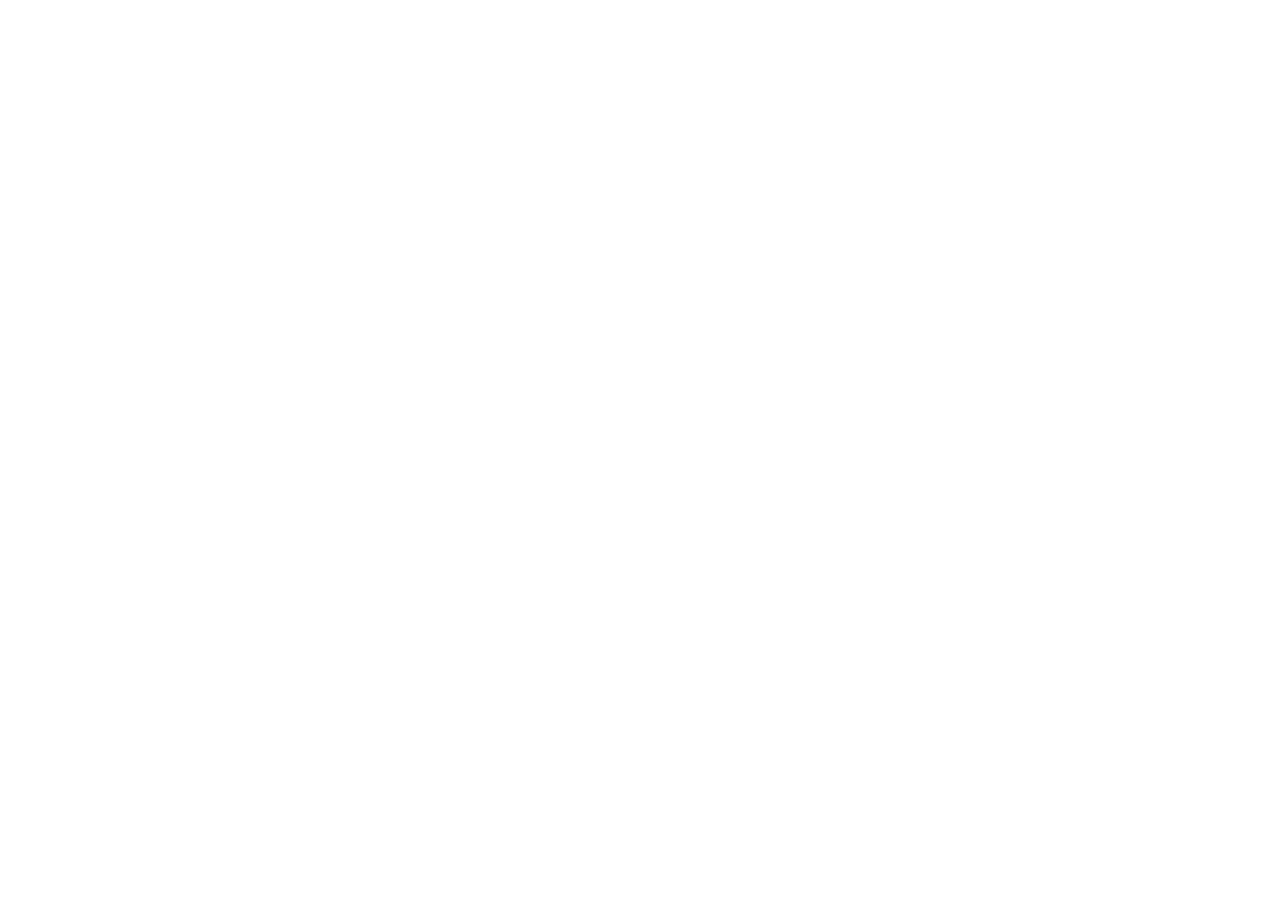
==== apoie-esse-projeto.html @ d5ec8131 "novas-paginas" ====
<!DOCTYPE html>
<html lang="en">
<head>
    <meta charset="UTF-8">
    <meta name="viewport" content="width=device-width, initial-scale=1.0">
    <link rel="stylesheet" href="styles.css">
    <link rel="icon" href="" type="image/png"> 
    <title>Document</title>
</head>
<body>
    
</body>
</html>
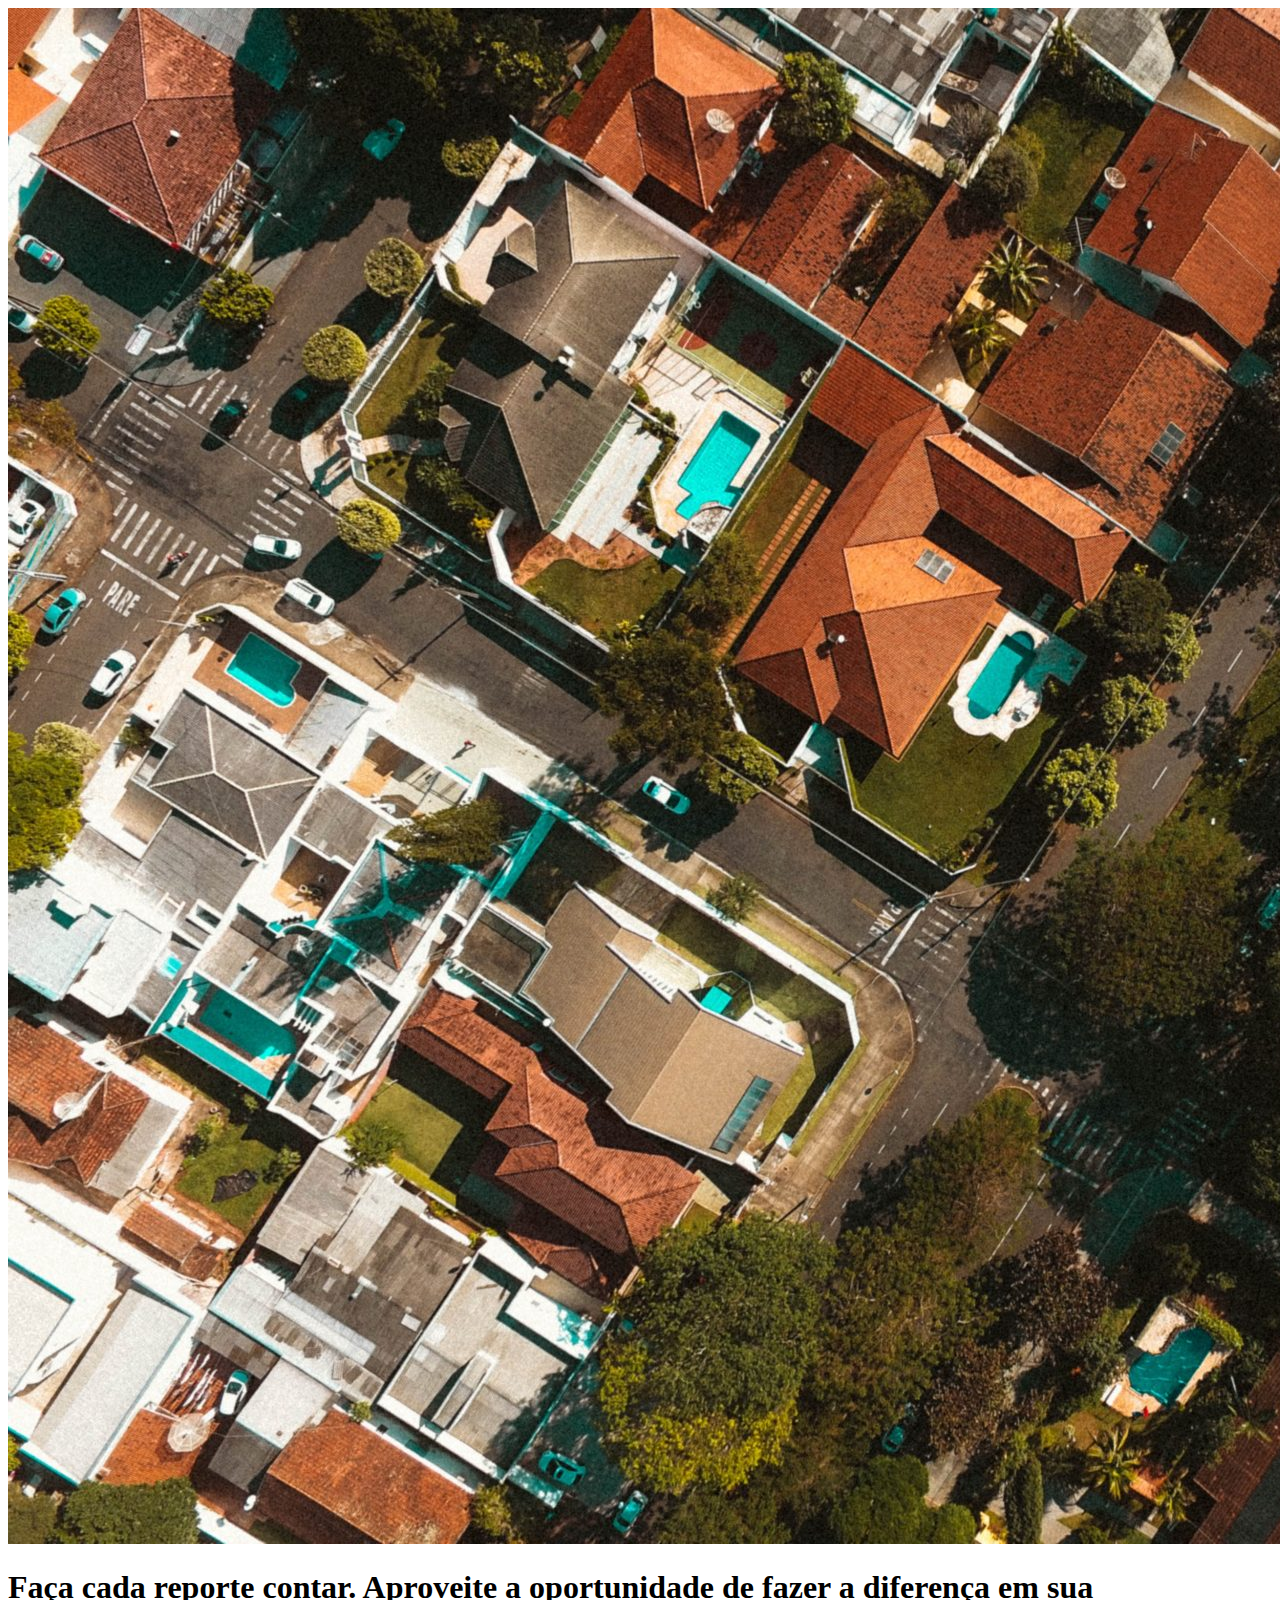
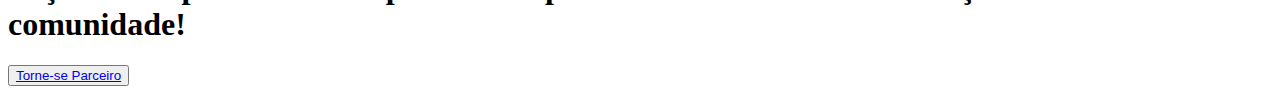
==== commit a35a5483: "atualizacoes nas pag quem-ja-usou, cadastro, apoie-esse-projeto." ====
--- a/apoie-esse-projeto.html
+++ b/apoie-esse-projeto.html
@@ -5,9 +5,15 @@
     <meta name="viewport" content="width=device-width, initial-scale=1.0">
     <link rel="stylesheet" href="styles.css">
     <link rel="icon" href="" type="image/png"> 
-    <title>Document</title>
+    <title>Apoie o Projeto</title>
 </head>
+
 <body>
+    <img src="img/area.jpg" alt="">
+    <h1>Faça cada reporte contar. Aproveite a oportunidade de fazer a diferença em sua comunidade!</h1>
+    <button class="button1-html-apoie"><a href="bio.html">Torne-se Parceiro</a></button>
+    
+
     
 </body>
 </html>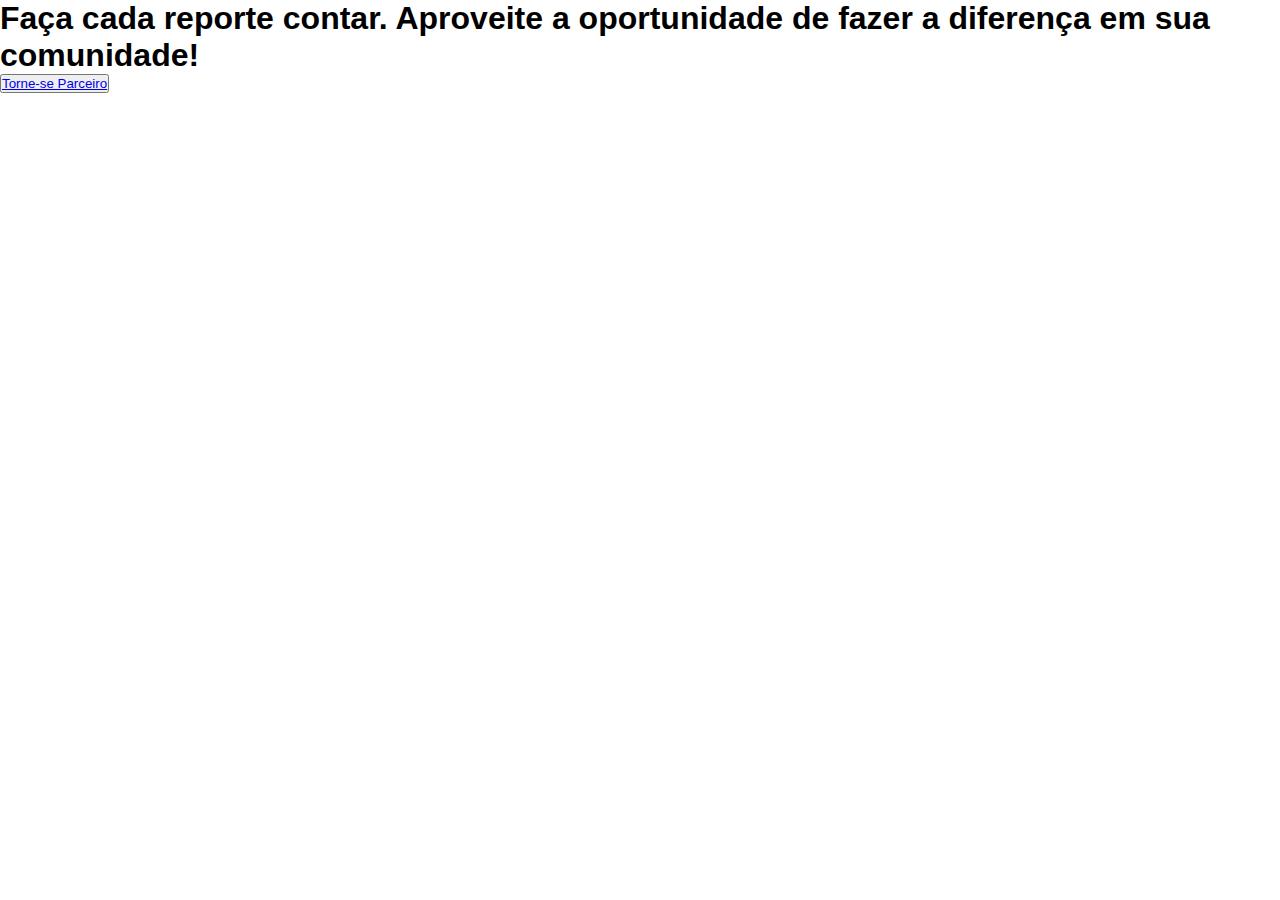
==== commit a9f7f4a2: "estilização da pagina quem-somos.html" ====
--- a/apoie-esse-projeto.html
+++ b/apoie-esse-projeto.html
@@ -6,10 +6,12 @@
     <link rel="stylesheet" href="styles.css">
     <link rel="icon" href="" type="image/png"> 
     <title>Apoie o Projeto</title>
+    <link rel="stylesheet" href="styles/index.css">
+    <link rel="icon" href="img/maps.jpg" type="image/png">  
 </head>
 
 <body>
-    <img src="img/area.jpg" alt="">
+    
     <h1>Faça cada reporte contar. Aproveite a oportunidade de fazer a diferença em sua comunidade!</h1>
     <button class="button1-html-apoie"><a href="bio.html">Torne-se Parceiro</a></button>
     
--- a/styles/index.css
+++ b/styles/index.css
@@ -0,0 +1,227 @@
+* {
+  margin: 0;
+  padding: 0;
+  font-family: Arial, Helvetica, sans-serif;
+}
+
+body {
+  background-color: var(--fundo);
+}
+
+header {
+  background-color: var(--header);
+  font-weight: 600;
+  padding: 20px;
+  display: flex;
+  flex-direction: row;
+  flex-wrap: wrap;
+  align-items: center;
+  justify-content: space-between;
+}
+
+header img {
+  width: 320px;
+  height: 100px;
+}
+
+nav ul {
+  display: flex;
+  flex-direction: row;
+  flex-wrap: wrap;
+  gap: 25px;
+}
+
+nav ul li a {
+  text-decoration: none;
+  color: var(--white);
+}
+
+.welcome {
+  color: var(--white);
+  font-size: 1.5rem;
+  min-height: 50vh;
+  display: flex;
+  flex-direction: column;
+  justify-content: center;
+}
+
+.welcome div {
+  margin-left: 20%;
+}
+
+.welcome div button {
+  width: 150px;
+  height: 50px;
+  font-size: 16px;
+  font-weight: 600;
+  background-color: #aaaaaa;
+  border-radius: 10px;
+  cursor: pointer;
+  border: none;
+  margin-top: 10px;
+}
+
+.welcome div button a {
+  color: var(--white);
+  text-decoration: none;
+}
+
+.welcome div button:hover {
+  transition: 500ms;
+  width: 170px;
+  height: 60px;
+  font-size: 19px;
+  transform: translateY(-0px);
+}
+
+.presentation {
+  color: var(--white);
+  font-size: 1.2rem;
+  display: flex;
+  align-items: center;
+  justify-content: space-evenly;
+  flex-direction: row;
+  flex-wrap: wrap;
+  padding: 15px;
+  gap: 10px;
+}
+
+.presentation div h1 {
+  font-size: 2.25rem;
+}
+
+.explanation {
+  background-color: var(--header);
+  color: var(--white);
+  display: flex;
+  flex-direction: column;
+  flex-wrap: wrap;
+  align-items: center;
+  padding: 10px;
+  gap: 10px;
+}
+
+.container {
+  width: 90vw;
+  display: flex;
+  flex-direction: row;
+  flex-wrap: wrap;
+  justify-content: space-around;
+  gap: 5px;
+}
+
+.card {
+  width: 340px;
+  display: flex;
+  flex-direction: column;
+  flex-wrap: wrap;
+  align-content: center;
+  justify-content: space-evenly;
+  align-items: center;
+  text-align: center;
+  gap: 5px;
+}
+
+.card p {
+  font-size: 1.1rem;
+}
+
+.card img {
+  border: 2px solid var(--white);
+  border-radius: 50%;
+  width: 53px;
+  height: 53px;
+}
+
+.awareness {
+  display: flex;
+  flex-direction: row;
+  flex-wrap: wrap;
+  justify-content: center;
+  padding: 15px;
+}
+
+.awareness div {
+  width: 80vw;
+  text-align: center;
+  color: var(--white);
+  font-size: 1.2rem;
+}
+
+.awareness div p {
+  margin-top: 5px;
+  margin-bottom: 5px;
+}
+
+.awareness div button {
+  width: 150px;
+  height: 50px;
+  font-size: 16px;
+  font-weight: 600;
+  background-color: #aaaaaa;
+  border-radius: 10px;
+  cursor: pointer;
+  border: none;
+  margin-top: 10px;
+}
+
+.awareness div button a {
+  color: var(--white);
+  text-decoration: none;
+}
+
+.awareness div button:hover {
+  transition: 500ms;
+  width: 170px;
+  height: 60px;
+  font-size: 19px;
+  transform: translateY(-0px);
+}
+
+footer {
+  background-color: var(--black);
+  color: var(--white);
+  text-align: center;
+  padding: 10px;
+  margin-top: 20px;
+}
+
+footer h2 {
+  font-size: 1.3rem;
+}
+
+footer ul {
+  display: flex;
+  flex-direction: row;
+  justify-content: center;
+  list-style-type: none;
+  gap: 20px;
+  margin-top: 10px;
+}
+
+.esfera {
+  background-color: var(--white);
+  border-radius: 50%;
+  width: 50px;
+  height: 50px;
+  display: flex;
+  flex-direction: row;
+  justify-content: center;
+  align-items: center;
+}
+
+.esfera:hover {
+  box-shadow: 0 0 10px 0.25rem var(--header);
+}
+
+.icon-github,
+.icon-email {
+  margin-top: 3px;
+  width: 33px;
+}
+
+@media screen and (max-width: 340px) {
+  .presentation img {
+    width: 170px;
+  }
+}
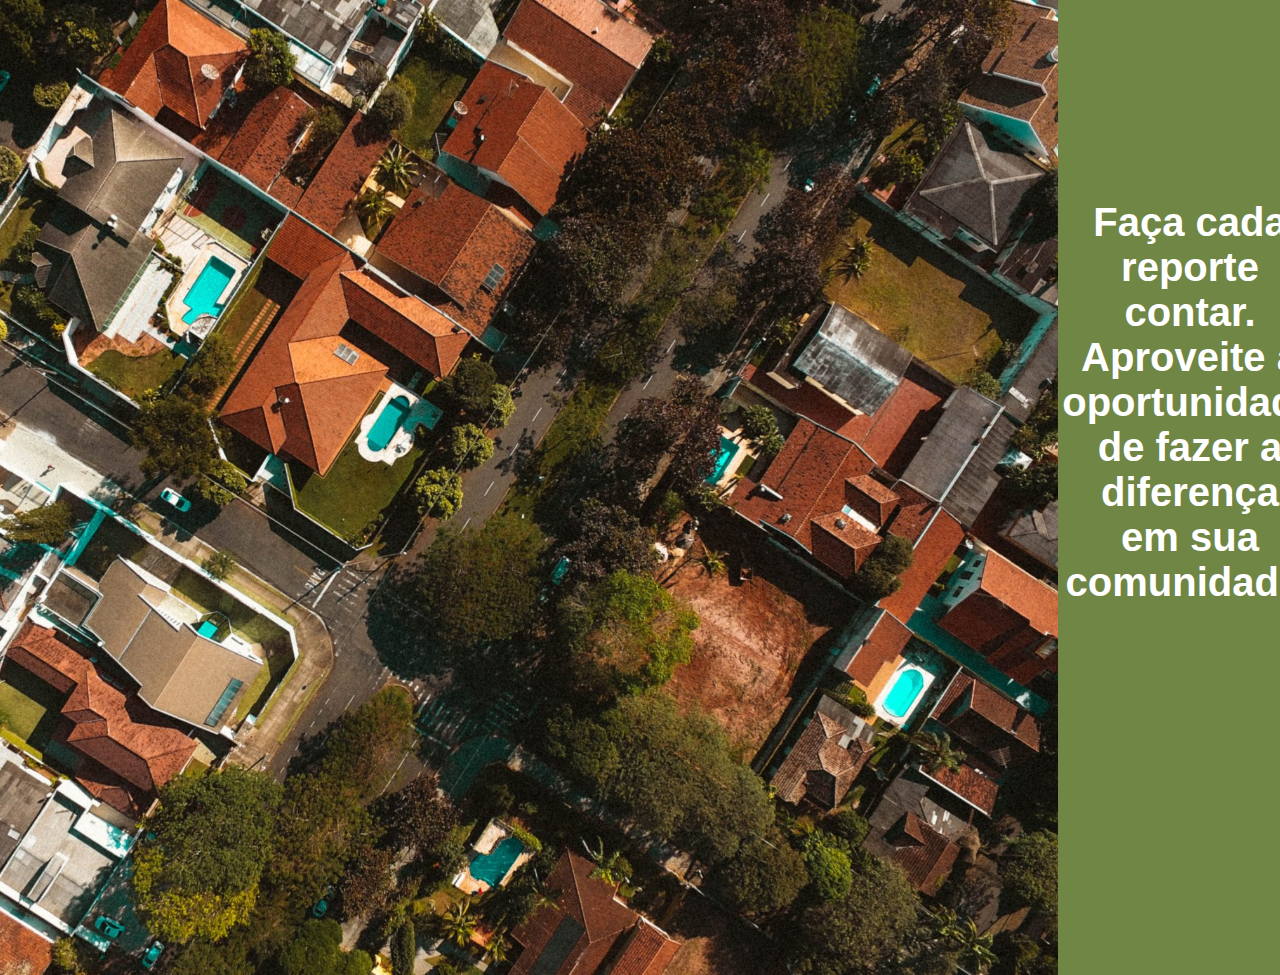
==== commit 35dcbe7a: "estilização da pagina apoie-esse-projeto" ====
--- a/apoie-esse-projeto.html
+++ b/apoie-esse-projeto.html
@@ -6,13 +6,13 @@
     <link rel="stylesheet" href="styles.css">
     <link rel="icon" href="" type="image/png"> 
     <title>Apoie o Projeto</title>
-    <link rel="stylesheet" href="styles/index.css">
+    <link rel="stylesheet" href="apoie-esse-projeto.css">
     <link rel="icon" href="img/maps.jpg" type="image/png">  
 </head>
 
 <body>
-    
-    <h1>Faça cada reporte contar. Aproveite a oportunidade de fazer a diferença em sua comunidade!</h1>
+    <img src="img/area.jpg" alt="city-img">
+    <h1>Faça cada reporte contar.<br> Aproveite a oportunidade <br>de fazer a diferença<br> em sua comunidade!</h1>
     <button class="button1-html-apoie"><a href="bio.html">Torne-se Parceiro</a></button>
     
 
--- a/apoie-esse-projeto.css
+++ b/apoie-esse-projeto.css
@@ -0,0 +1,40 @@
+body {
+    background-color: #708645;
+}
+
+h1 {
+    color: white;
+    font-size: 40px;
+    font-family: Verdana, Geneva, Tahoma, sans-serif;
+    margin-top: 200px;
+    text-align: center;
+    margin-right: -50px;
+    width: -100px;
+}
+
+img {
+    height: auto;
+    margin-top: -200px;
+    width: 1300px;
+    float: left;
+    margin-left: -250px;
+}
+
+button {
+    background-color: grey;
+    color: white;
+    padding: 20px;
+    width: 200px;
+    border-radius: 15px;
+    position: absolute;
+    
+    justify-content: center;
+    margin-left: 350px;
+}
+
+a {
+    color: white;
+    text-decoration: none;
+    font-family: 'Lucida Sans', 'Lucida Sans Regular', 'Lucida Grande', 'Lucida Sans Unicode', Geneva, Verdana, sans-serif;
+    font-size: medium;
+}